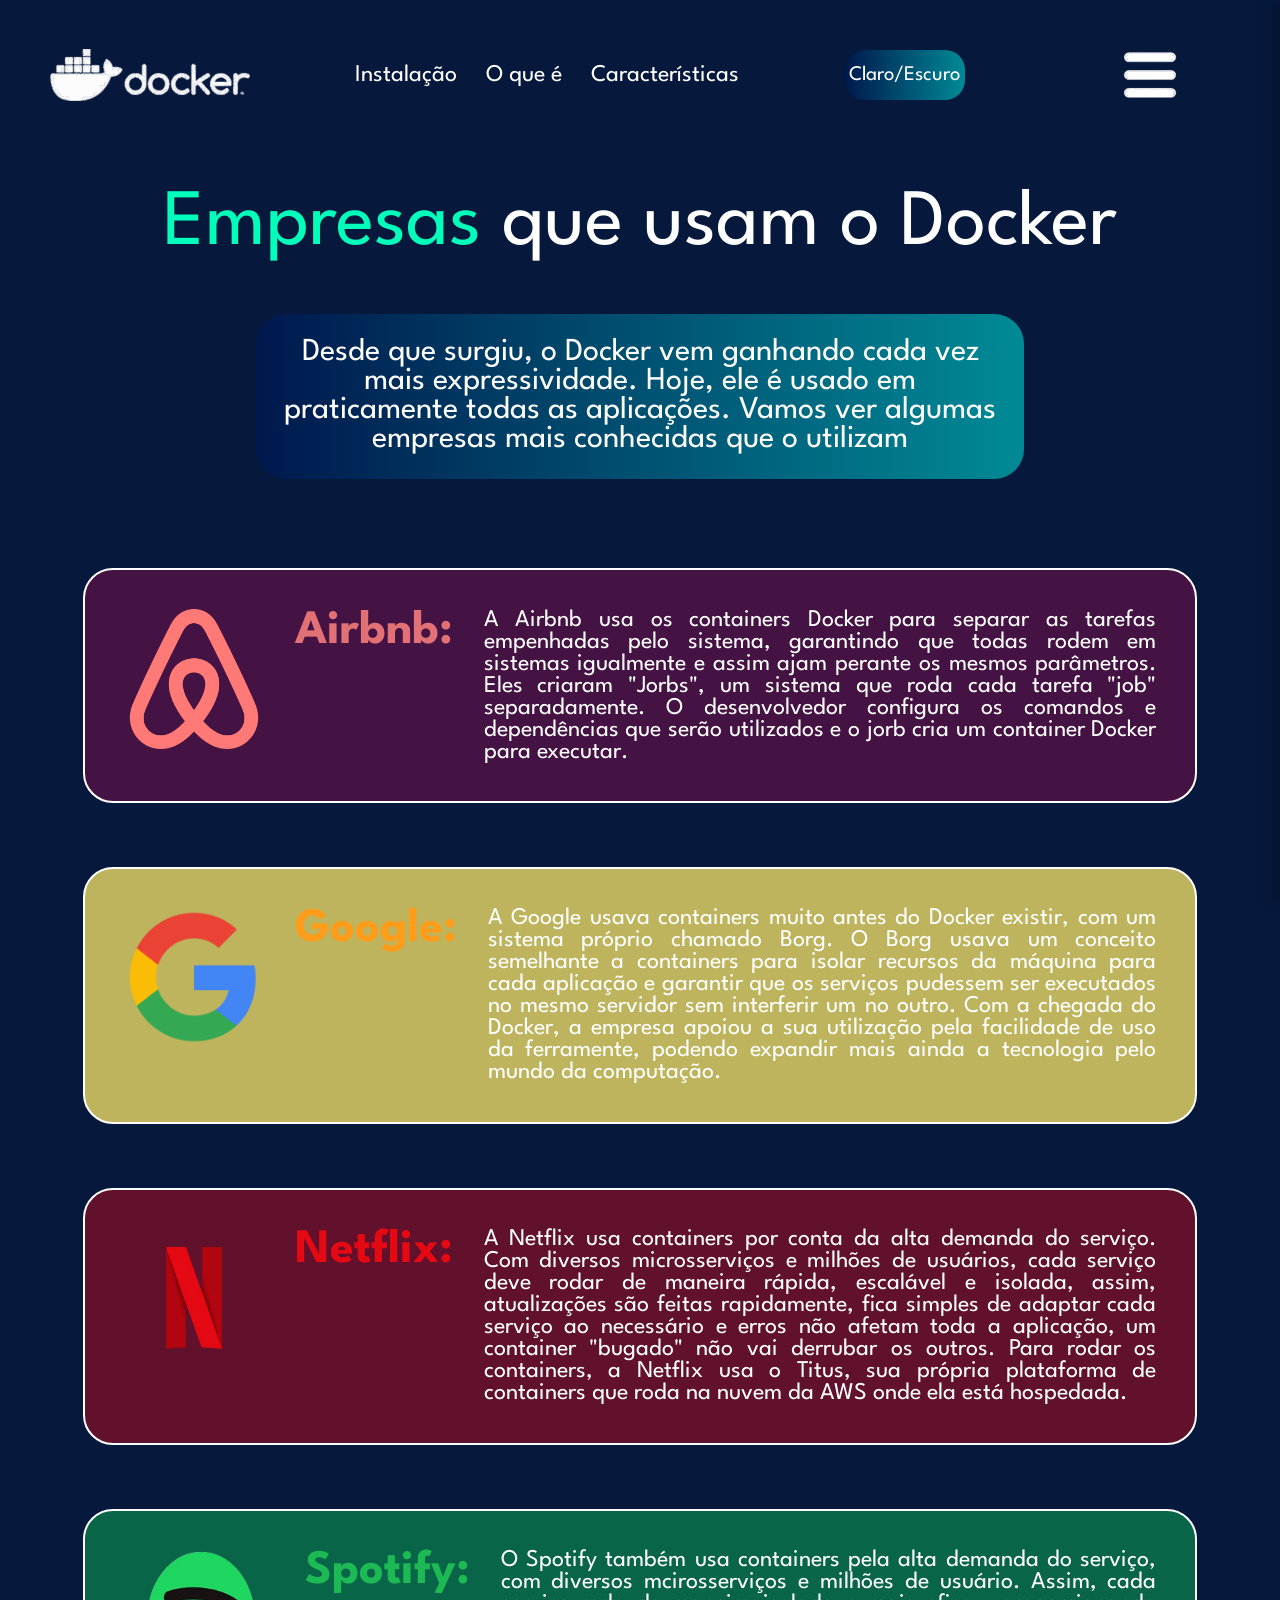
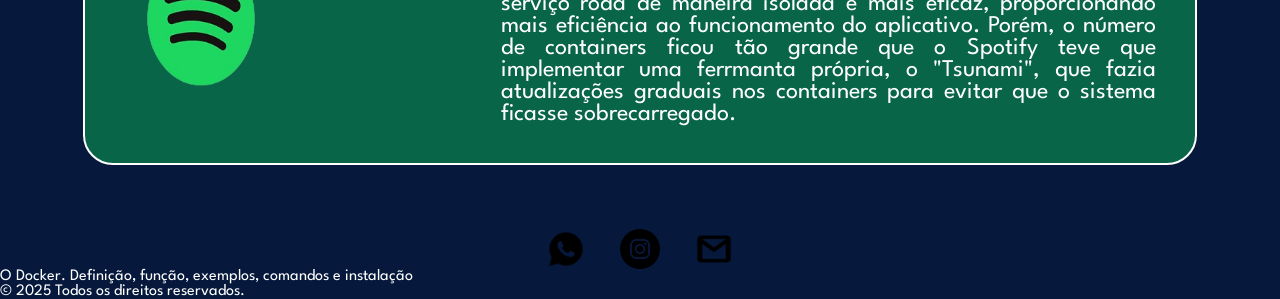
==== site_docker/exemplosuso.html @ f23d0e44 "primeiro commit pagina exemplos de uso" ====
<!DOCTYPE html>
<html lang="pt-br">
    <head>
        <meta charset="UTF-8">
        <meta name="viewport" content="width=device-width, initial-scale=1.0">
        <title> Empresas que usam </title>
        <link rel="shortcut icon" href="./imagens/docker.ico" type="image/x-icon">
        <link rel="stylesheet" href="estilo.css">
        <link href="https://fonts.googleapis.com/css2?family=League+Spartan:wght@400;700&display=swap" rel="stylesheet">
    </head>
    <body>
        <header>
        <img class="logo-header" src="./img/logo-docker-convertido-de-png.svg" id="logoheader" alt="logo do docker em branco">
        <section class="links-header">
            <a href="#">Instalação</a>
            <a href="#">O que é</a>
            <a href="#">Características</a>
        </section>
        <botton class="botaomodos" id="modos"><span class="iconemodos"> Claro/Escuro</span></botton>
         <nav>

            <ul class="barrinha">
                <li class="btn-fechar"><a href="#"><img class="menu-lateral" src="./img/close.svg" id="menuheader" alt="Fechar"></a></li>
                <li><a href="">O que é</a></li>
                <li><a href="">Vantagens e desvantagens</a></li>
                <li><a href="">Função</a></li>
            </ul>

            <ul>
                <li class="btn-abrir"><a href="#"><img class="menu-lateral" src="./img/menu-removebg-preview-convertido-de-png.svg" id="menuheader" alt="três barrinhas representando o menu"></a></li>
            </ul>
        </nav>
    </header>
    <section class="titulo-exemplosuso">
        <p><span class="colorido">Empresas</span> que usam o Docker</p>
    </section>
    <section class="premain-exemplosuso">
        <div class="caixacolorida-exemplosuso"><p> Desde que surgiu, o Docker vem ganhando cada vez mais expressividade. Hoje, ele é usado em praticamente todas as aplicações. Vamos ver algumas empresas mais conhecidas que o utilizam </p></div>    
    </section>
    <main class="main-exemplosuso">
        <section class="banner-exemplosuso" id="fundobanner1-exemplosuso">
        <img class="imgbanner-exemplosuso" src="./img/airbnb.png">
        <h2 class="corrosa-exemplosuso"> Airbnb: </h2>
        <p> A Airbnb usa os containers Docker para separar as tarefas empenhadas pelo sistema, garantindo que todas rodem em sistemas igualmente e assim ajam perante os mesmos parâmetros. Eles criaram "Jorbs", um sistema que roda cada tarefa "job" separadamente. O desenvolvedor configura os comandos e dependências que serão utilizados e o jorb cria um container Docker para executar.</p>    
        </section>
        <section class="banner-exemplosuso" id="fundobanner2-exemplosuso">
        <img class="imgbanner-exemplosuso" src="./img/google.webp">
        <h2 class="coramarela-exemplosuso"> Google: </h2>
        <p> A Google usava containers muito antes do Docker existir, com um sistema próprio chamado Borg. O Borg usava um conceito semelhante a containers para isolar recursos da máquina para cada aplicação e garantir que os serviços pudessem ser executados no mesmo servidor sem interferir um no outro. Com a chegada do Docker, a empresa apoiou a sua utilização pela facilidade de uso da ferramente, podendo expandir mais ainda a tecnologia pelo mundo da computação. </p>    
        </section>
        <section class="banner-exemplosuso" id="fundobanner3-exemplosuso">
        <img class="imgbanner-exemplosuso" src="./img/netflix-removebg-preview.png">
        <h2 class="corvermelha-exemplosuso"> Netflix: </h2>
        <p> A Netflix usa containers por conta da alta demanda do serviço. Com diversos microsserviços e milhões de usuários, cada serviço deve rodar de maneira rápida, escalável e isolada, assim, atualizações são feitas rapidamente, fica simples de adaptar cada serviço ao necessário e erros não afetam toda a aplicação, um container "bugado" não vai derrubar os outros. Para rodar os containers, a Netflix usa o Titus, sua própria plataforma de containers que roda na nuvem da AWS onde ela está hospedada. </p>    
        </section>
        <section class="banner-exemplosuso" id="fundobanner4-exemplosuso">
        <img class="imgbanner-exemplosuso" src="./img/spotify-removebg-preview.png">
        <h2 class="corverde-exemplosuso"> Spotify: </h2>
        <p> O Spotify também usa containers pela alta demanda do serviço, com diversos mcirosserviços e milhões de usuário. Assim, cada serviço roda de maneira isolada e mais eficaz, proporcionando mais eficiência ao funcionamento do aplicativo. Porém, o número de containers ficou tão grande que o Spotify teve que implementar uma ferrmanta própria, o "Tsunami", que fazia atualizações graduais nos containers para evitar que o sistema ficasse sobrecarregado. </p>    
        </section>
    </main>
    <footer class="footer-exemplosuso">
        <div class="icones-exemplosuso">
            <div class="caixaicones-exemplosuso"> 
                <img src="./img/whatzap-removebg-preview.png" class="iconefooter-exemplosuso">
                <img src="./img/instra1-removebg-preview.png" class="iconefooter-exemplosuso">
                <img src="./img/email-removebg-preview.png" class="iconefooter-exemplosuso">
            </div>
        </div>
        <div class="mensagemfinal-exemplosuso">
            <p> O Docker. Definição, função, exemplos, comandos e instalação </p>
            <p> &copy; 2025 Todos os direitos reservados. </p>
        </div>
    </footer>

        <script>
            const button = document.getElementById('modos');

            button.addEventListener("click", () => {
                document.body.classList.toggle("modoescuro");

                if (document.bodyclassList.contains("modoescuro")){
                    buttontextContent = 'Modo Claro';
                } else{
                    buttontextContent = 'Modo Escuro';
                }
            })

            const barra = document.querySelector('.barrinha');
            const btnAbrir = document.querySelector('.btn-abrir');
            const btnFechar = document.querySelector('.btn-fechar');

            btnAbrir.addEventListener('click', (e) => {
                e.preventDefault();
                barra.classList.add('ativa');
            });

            btnFechar.addEventListener('click', (e) => {
                e.preventDefault();
                barra.classList.remove('ativa');
            });

        </script>
    </body>
</html>
---- site_docker/estilo.css ----
*{
    box-sizing: border-box;
    padding: 0;
    margin: 0;
}

body{
    width: 100vw;
    height: 100vh;
    background-color: #06193d;
    color: #fff;
    font-family: League Spartan;
}

body.modoescuro{
    width: 100vw;
    height: 100vh;
    background-color: #94b9ff;
    color: #06193d;
    font-family: League Spartan;
}

header {
    width: 100%;
    height: 150px;
    display: flex;
    align-items: center;
    justify-content: space-between;
}
.logo-header {
    width: 200px;
    height: auto;
    margin:   0 0 0 50px;
}

body.modoescuro #logoheader{
    filter: invert(1);
}
.menu-lateral {
    width: 100px;
    height: auto;
    margin: 0 50px 0 0;
}

body.modoescuro #menuheader{
    filter: invert(1);
}

.links-header {
    width: 30%;
    font-size: 1.5pc;
    display: flex;
    align-self: center;
    justify-content: space-between;
}

a {
    text-decoration: none;
    color: #fff;
}

body.modoescuro a{
    color:#00184d;
}

.botaomodos{
    width: 120px;
    height: 50px;
    border-radius: 20px;
    background: linear-gradient(90deg,#00184d 0%, #008a96 100%);
    color: #fff;
    display: flex;
    flex-direction: column;
    justify-content: center;
    align-items: center;
    font-size: 1.3pc;
    transition: ease 0.3s;
}

.botaomodos:hover{
    transform: scale(1.1);
}

.colorido{
    color: #00ffba;
}

.titulo-exemplosuso{
    width: 100vw;
    display: flex;
    justify-content: center;
    font-size: 5pc;
    margin-top: 3%;
    margin-bottom: 2%;
}

.premain-exemplosuso{
    width: 100vw;
    display: flex;
    justify-content: center;
    padding: 2%;
}

.caixacolorida-exemplosuso{
    background: linear-gradient(90deg,#00184d 0%, #008a96 100%);
    padding: 2%;
    width: 60vw;
    height: auto;
    border-radius: 30px;
    font-size: 2pc;
    color: #fff;
    text-align: center;
}

.main-exemplosuso{
    width: 100vw;
    height: auto;
    display: flex;
    flex-direction: column;
    justify-content: center;
    align-items: center;
}
.banner-exemplosuso{
    width: 87vw;
    height: auto;
    padding: 3%;
    border: 2px solid #fff;
    border-radius: 30px;
    display: flex;
    font-size: 1.5pc;
    margin-top: 5%;
    text-align: justify;
}

.imgbanner-exemplosuso{
    width: 150px;
    height: 140px;
    margin-right: 3%;
}

.corrosa-exemplosuso{
    color: #e17175;
    margin-right: 3%;
    font-size: 3pc;
}

.corvermelha-exemplosuso{
    color: #e50914;
    margin-right: 3%;
    font-size: 3pc;
}

.coramarela-exemplosuso{
    color: #ff9c1a;
    margin-right: 3%;
    font-size: 3pc;
}

.corverde-exemplosuso{
    color: #1db954;
    margin-right: 3%;
    font-size: 3pc;
}

#fundobanner1-exemplosuso{
    background-color: #fe025640;
    transition: ease 0.3s;
}

#fundobanner1-exemplosuso:hover{
    border: 3px solid #e17175;
    transform: scale(1.03);
}

#fundobanner2-exemplosuso{
    background-color: #e2d464d4;
    transition: ease 0.3s;
}

#fundobanner2-exemplosuso:hover{
    border: 3px solid #ff9c1a;
    transform: scale(1.03);
}

#fundobanner3-exemplosuso{
    background-color: #df06116b;
    transition: ease 0.3s;
}

#fundobanner3-exemplosuso:hover{
    border: 3px solid #e50914;
    transform: scale(1.03);
}

#fundobanner4-exemplosuso{
    background-color: #0dea5a5d;
    transition: ease 0.3s;
}

#fundobanner4-exemplosuso:hover{
    border: 3px solid #1db954;
    transform: scale(1.03);
}

.footer-exemplosuso{
    width: 100vw;
    height: auto;
    margin-top: 5%;
}

.icones-exemplosuso{
    width: 100vw;
    height: auto;
    display: flex;
    justify-content: center;
    align-items: center;
}

.caixaicones-exemplosuso{
    width: 20vw;
    display: flex;
    justify-content: space-evenly;
}

.iconefooter-exemplosuso{
    width: 40px;
    height: auto;
}

.mensagemfinal-exemplosuso{
    width: 100vw;
    height: auto;
    font-size: 1pc;
}

nav{
    background-color: #06193d;
}

body.modoescuro nav{
    background-color: #94b9ff;
}

nav ul{
    display: flex;
    list-style: none;
    justify-content: flex-end;
    align-items: center;
}

nav li{
    height: 50px;
}
nav a{
    height: 100%;
    padding: 0 30px;
    text-decoration: none;
    display: flex;
    align-items: center;
    color: #FFF;
}

nav li:last-child a{
    margin-right: auto;
}
.barrinha {
    width: 350px;
    height: 100vh;
    background-color: #06193d;
    backdrop-filter: blur(10px);
    box-shadow: -10px 3px 10px rgba(0,0,0,0.2);
    position: fixed;
    top: 0;
    right: 0;
    z-index: 999;
    display: flex;
    flex-direction: column;
    align-items: flex-start;
    justify-content: flex-start;

    transform: translateX(100%);
    transition: transform 0.3s ease-in-out;
}

.barrinha a:hover{
    background-color: #061993;
    color: white;
}

body.modoescuro .barrinha{
    background-color: #94b9ff;
}

.barrinha.ativa {
    transform: translateX(0);
}

.barrinha li {
    width: 100%;
}

.barrinha a {
    width: 100%;
    padding: 15px 30px;
    box-sizing: border-box;
}
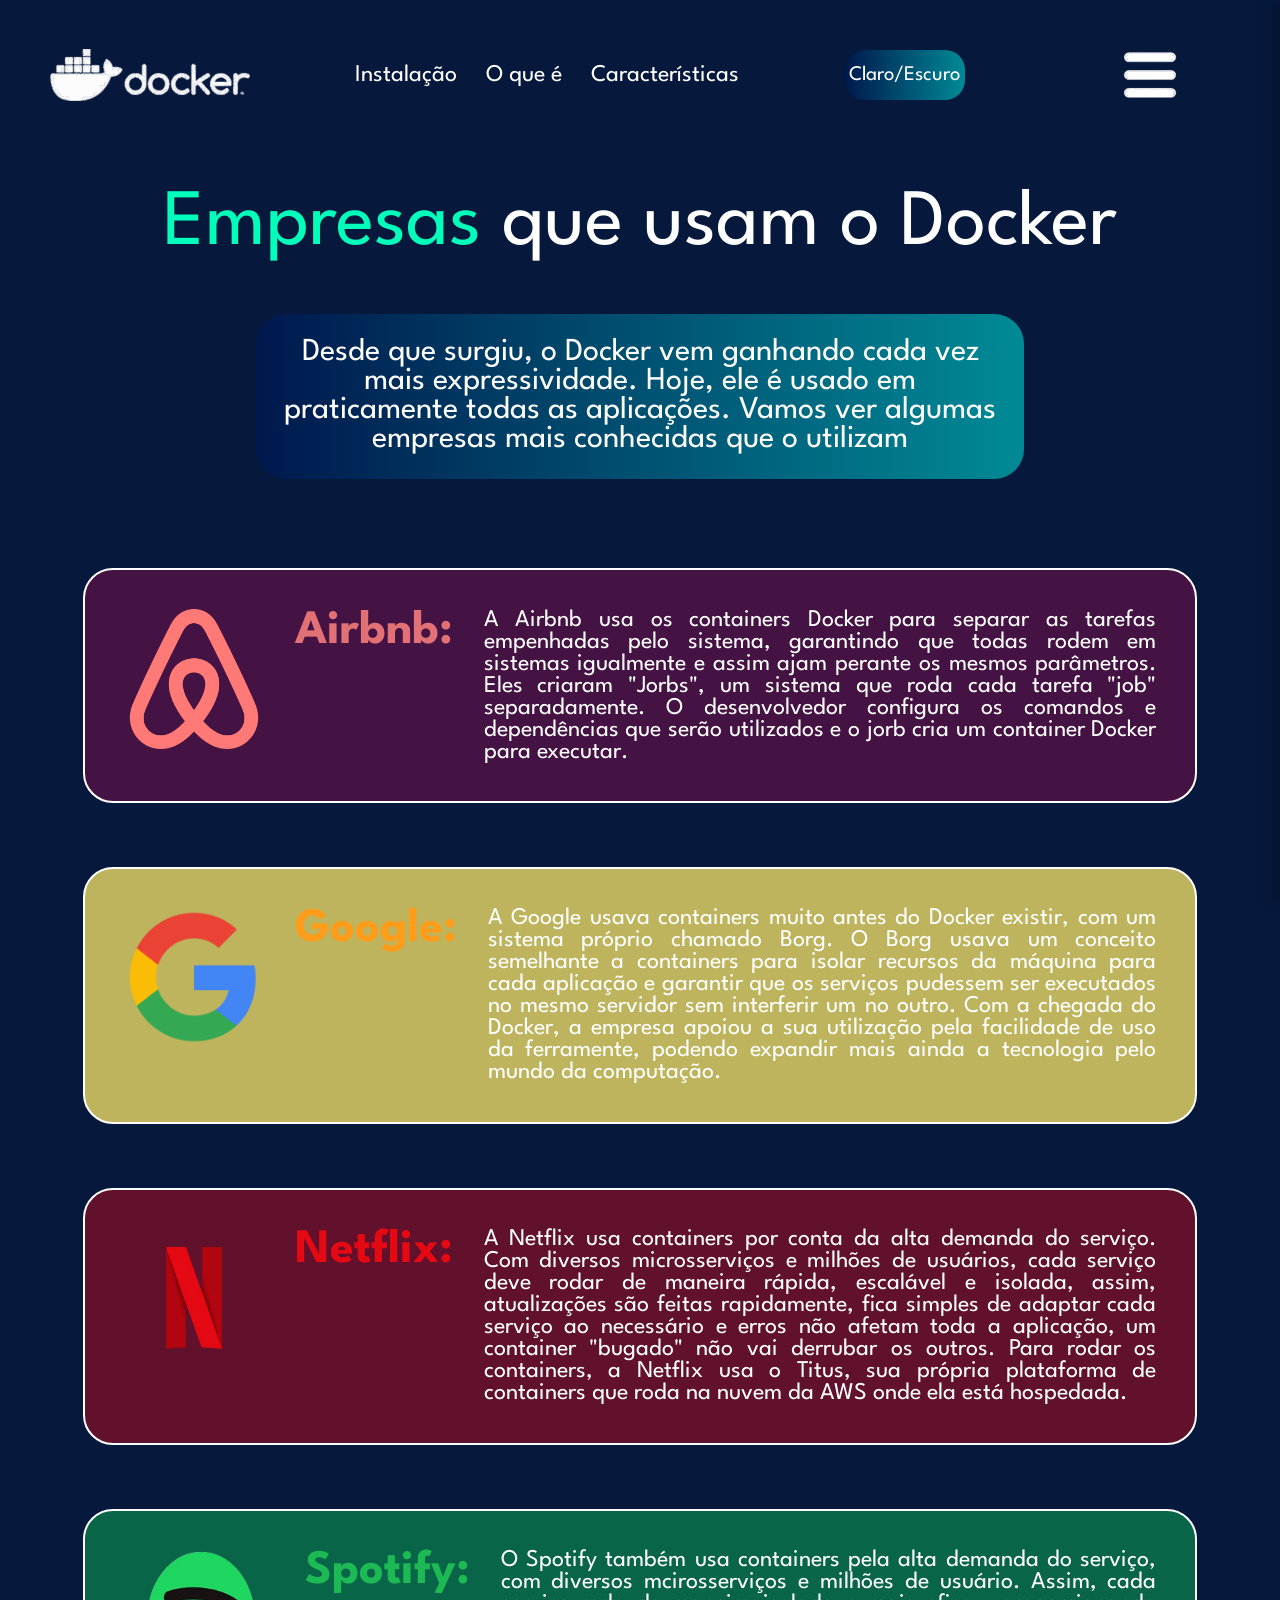
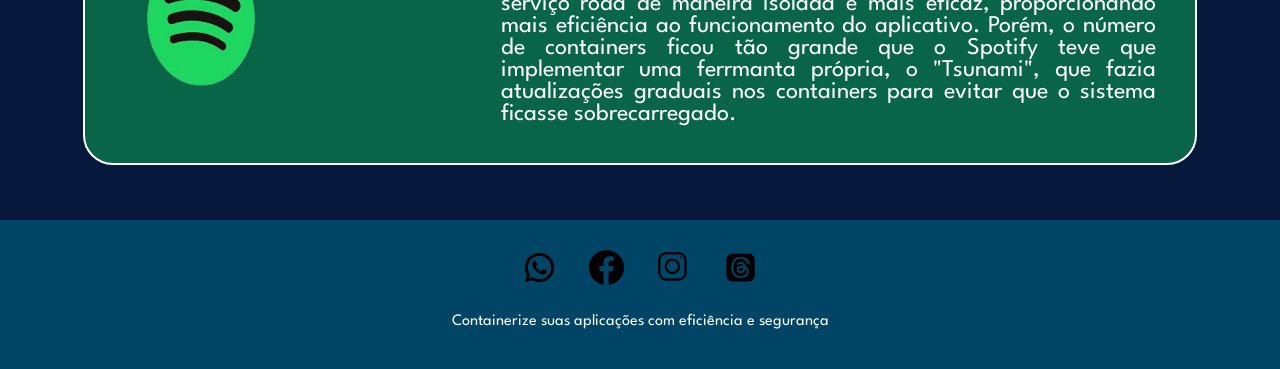
==== commit c33111bc: "segundo commit, atualizacao da pagina" ====
--- a/site_docker/exemplosuso.html
+++ b/site_docker/exemplosuso.html
@@ -60,19 +60,24 @@
         </section>
     </main>
     <footer class="footer-exemplosuso">
-        <div class="icones-exemplosuso">
-            <div class="caixaicones-exemplosuso"> 
-                <img src="./img/whatzap-removebg-preview.png" class="iconefooter-exemplosuso">
-                <img src="./img/instra1-removebg-preview.png" class="iconefooter-exemplosuso">
-                <img src="./img/email-removebg-preview.png" class="iconefooter-exemplosuso">
-            </div>
-        </div>
-        <div class="mensagemfinal-exemplosuso">
-            <p> O Docker. Definição, função, exemplos, comandos e instalação </p>
-            <p> &copy; 2025 Todos os direitos reservados. </p>
-        </div>
+        <section class="alinfooter">
+            <figure class="imgsfooter">
+                <a href="https://web.whatsapp.com/">
+                    <img src="./img/whatsapp_logo.png" alt="Logo do Whatsapp" class="redes_socias">
+                </a>
+                <a href="https://www.facebook.com/?locale=pt_BR">
+                    <img src="./img/facebook_logo.png" alt="Logo do Facebook" class="redes_socias">
+                </a>
+                <a href="https://www.instagram.com/"> 
+                    <img src="./img/instagram_logo.png" alt="Logo do Instagram" class="redes_socias">
+                </a>
+                <a href="https://www.threads.com/?hl=pt-br">
+                    <img src="./img/threads_logo.png" alt="Logo do Threads" class="redes_socias">
+                </a>
+            </figure>
+        </section>
+        <p class="alintextos_footer">Containerize suas aplicações com eficiência e segurança</p><br>
     </footer>
-
         <script>
             const button = document.getElementById('modos');
 
--- a/site_docker/estilo.css
+++ b/site_docker/estilo.css
@@ -200,37 +200,6 @@
 #fundobanner4-exemplosuso:hover{
     border: 3px solid #1db954;
     transform: scale(1.03);
-}
-
-.footer-exemplosuso{
-    width: 100vw;
-    height: auto;
-    margin-top: 5%;
-}
-
-.icones-exemplosuso{
-    width: 100vw;
-    height: auto;
-    display: flex;
-    justify-content: center;
-    align-items: center;
-}
-
-.caixaicones-exemplosuso{
-    width: 20vw;
-    display: flex;
-    justify-content: space-evenly;
-}
-
-.iconefooter-exemplosuso{
-    width: 40px;
-    height: auto;
-}
-
-.mensagemfinal-exemplosuso{
-    width: 100vw;
-    height: auto;
-    font-size: 1pc;
 }
 
 nav{
@@ -303,4 +272,39 @@
     width: 100%;
     padding: 15px 30px;
     box-sizing: border-box;
+}
+
+.footer-exemplosuso{
+    background-color:#004466;
+    width: 100%;
+    height: auto;
+    margin-top: 55px;
+    display: block;
+    justify-content: center;
+    align-items: center;
+}
+
+.redes_socias{
+    width: 35px;
+    height: 35px;
+}
+
+.imgsfooter{
+    display: flex;
+    justify-content: space-evenly;
+    align-items: center;
+    width: 300px;
+    margin-top: 30px;
+}
+
+.alinfooter{
+    display: flex;
+    align-items: center;
+    justify-content: center;
+    width: 100%;
+}
+
+.alintextos_footer{
+    text-align: center;
+    margin: 25px;
 }
